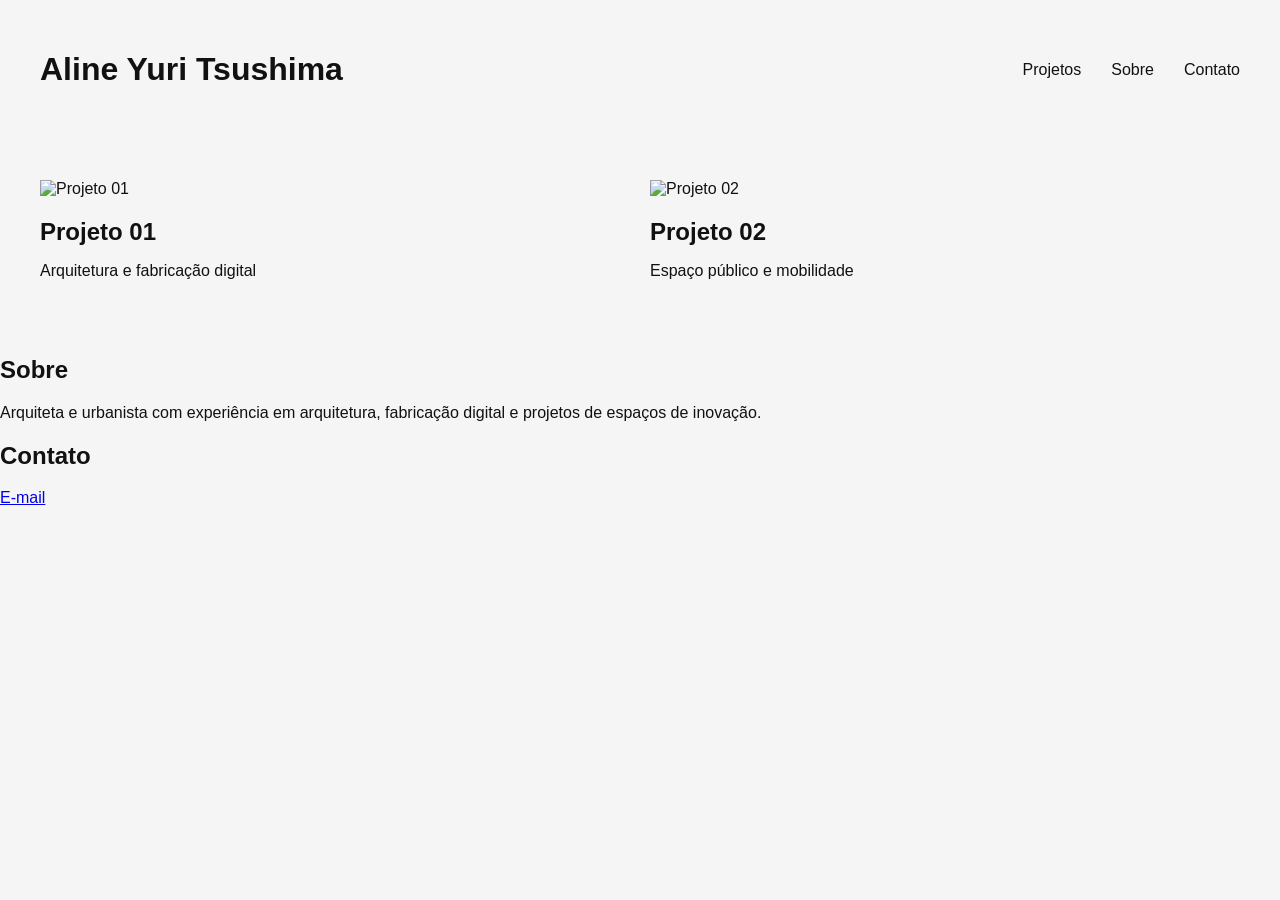
==== index.html @ dae22d90 "Update index.html" ====
<!DOCTYPE html>
<html lang="pt-BR">

<head>
    <meta charset="UTF-8">

    <meta name="viewport"
          content="width=device-width, initial-scale=1.0">

    <title>Aline Yuri Tsushima Menezes — Arquitetura</title>

    <link rel="stylesheet" href="style.css">
</head>

<body>

    <header>
        <h1>Aline Yuri Tsushima</h1>

        <nav>
            <a href="#projetos">Projetos</a>
            <a href="#sobre">Sobre</a>
            <a href="#contato">Contato</a>
        </nav>
    </header>


    <main>

        <section id="projetos">

            <article class="projeto">
                <img src="images/projeto-01/capa.jpg"
                     alt="Projeto 01">

                <h2>Projeto 01</h2>
                <p>Arquitetura e fabricação digital</p>
            </article>


            <article class="projeto">
                <img src="images/projeto-02/capa.jpg"
                     alt="Projeto 02">

                <h2>Projeto 02</h2>
                <p>Espaço público e mobilidade</p>
            </article>

        </section>


        <section id="sobre">
            <h2>Sobre</h2>

            <p>
                Arquiteta e urbanista com experiência em
                arquitetura, fabricação digital e projetos
                de espaços de inovação.
            </p>
        </section>


        <section id="contato">
            <h2>Contato</h2>

            <a href="mailto:seuemail@email.com">
                E-mail
            </a>
        </section>

    </main>


    <script src="script.js"></script>

</body>

</html>
---- style.css ----
* {
    box-sizing: border-box;
}

body {
    margin: 0;
    font-family: Arial, sans-serif;
    background: #f5f5f5;
    color: #111;
}

header {
    display: flex;
    justify-content: space-between;
    align-items: center;

    padding: 30px 40px;

    position: sticky;
    top: 0;

    background: #f5f5f5;
}

nav {
    display: flex;
    gap: 30px;
}

nav a {
    color: inherit;
    text-decoration: none;
}

#projetos {
    display: grid;

    grid-template-columns:
        repeat(2, 1fr);

    gap: 20px;

    padding: 40px;
}

.projeto img {
    width: 100%;
    display: block;
}

.projeto h2 {
    margin-bottom: 5px;
}
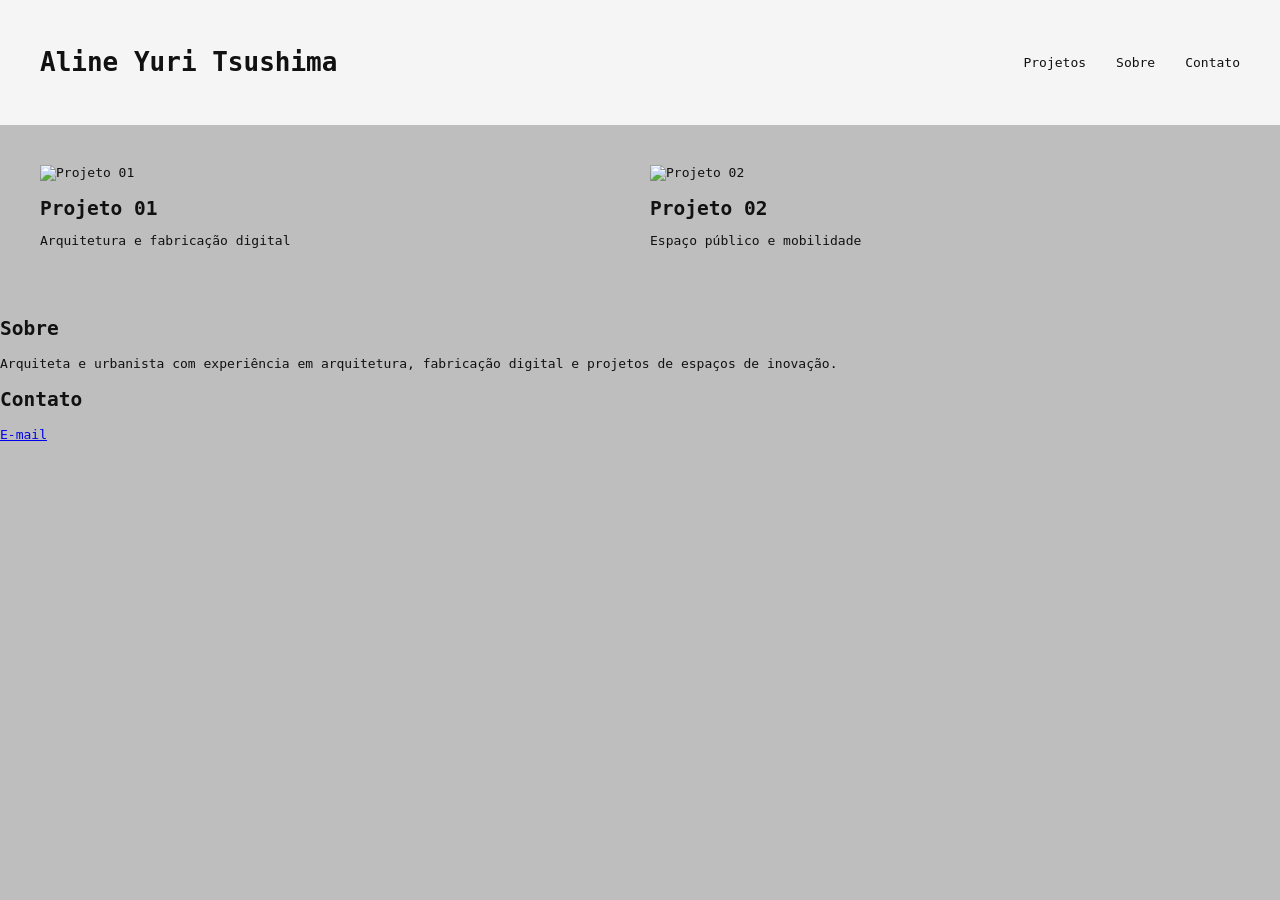
==== commit 92371311: "Update index.html" ====
--- a/index.html
+++ b/index.html
@@ -7,7 +7,7 @@
     <meta name="viewport"
           content="width=device-width, initial-scale=1.0">
 
-    <title>Aline Yuri Tsushima Menezes — Arquitetura</title>
+    <title>território(lab)</title>
 
     <link rel="stylesheet" href="style.css">
 </head>
--- a/style.css
+++ b/style.css
@@ -4,8 +4,8 @@
 
 body {
     margin: 0;
-    font-family: Arial, sans-serif;
-    background: #f5f5f5;
+    font-family: monospace;
+    background: #bebebe;
     color: #111;
 }
 
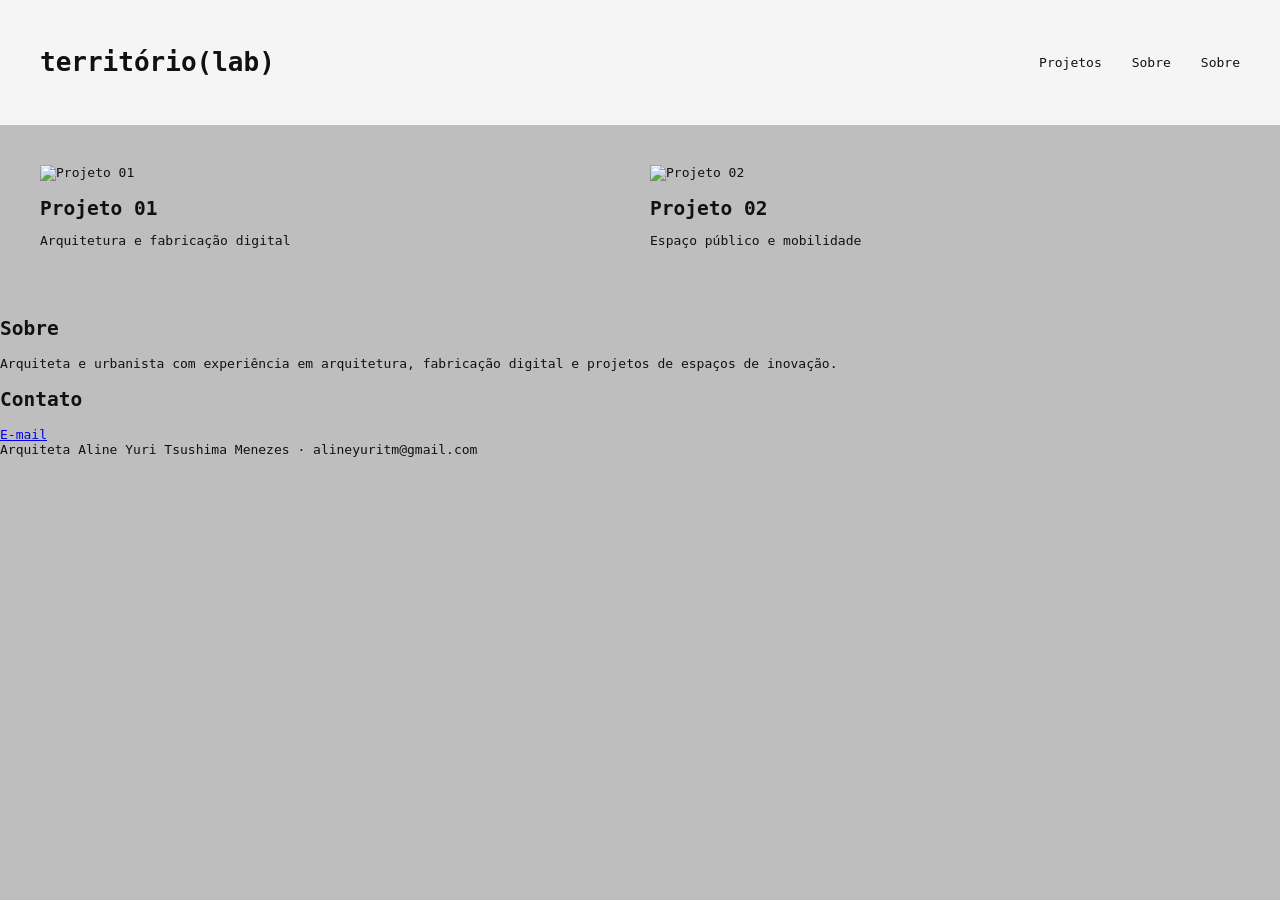
==== commit f00083ca: "Update index.html" ====
--- a/index.html
+++ b/index.html
@@ -15,12 +15,12 @@
 <body>
 
     <header>
-        <h1>Aline Yuri Tsushima</h1>
+        <h1>território(lab)</h1>
 
         <nav>
             <a href="#projetos">Projetos</a>
             <a href="#sobre">Sobre</a>
-            <a href="#contato">Contato</a>
+            <a href="#dowloads">Sobre</a>
         </nav>
     </header>
 
@@ -70,6 +70,7 @@
 
     </main>
 
+    <footer><div class="wrap">Arquiteta Aline Yuri Tsushima Menezes · alineyuritm@gmail.com</div></footer>
 
     <script src="script.js"></script>
 
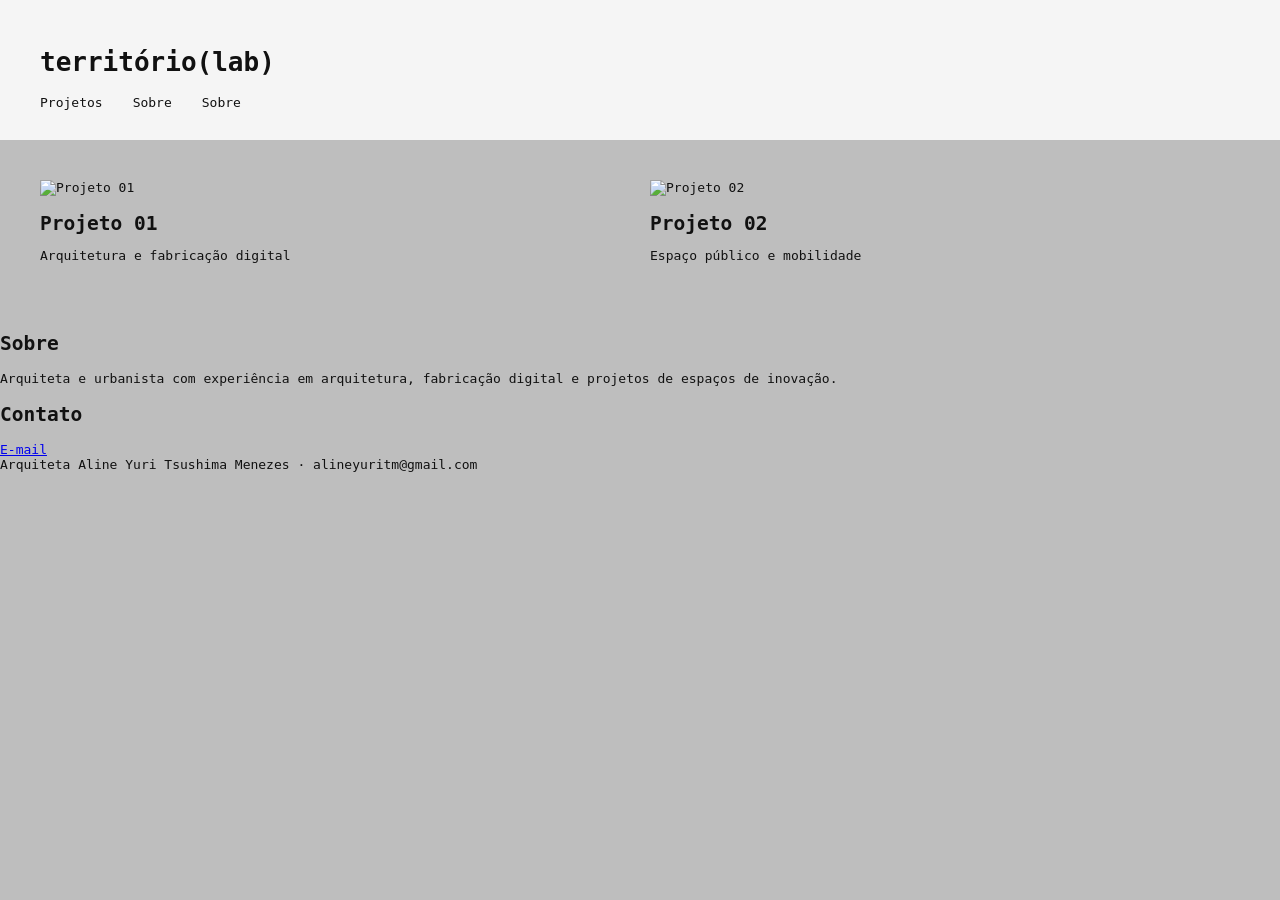
==== commit 70923d70: "Update index.html" ====
--- a/index.html
+++ b/index.html
@@ -15,6 +15,7 @@
 <body>
 
     <header>
+        <div class="wrap">
         <h1>território(lab)</h1>
 
         <nav>
@@ -22,6 +23,7 @@
             <a href="#sobre">Sobre</a>
             <a href="#dowloads">Sobre</a>
         </nav>
+        </div>
     </header>
 
 
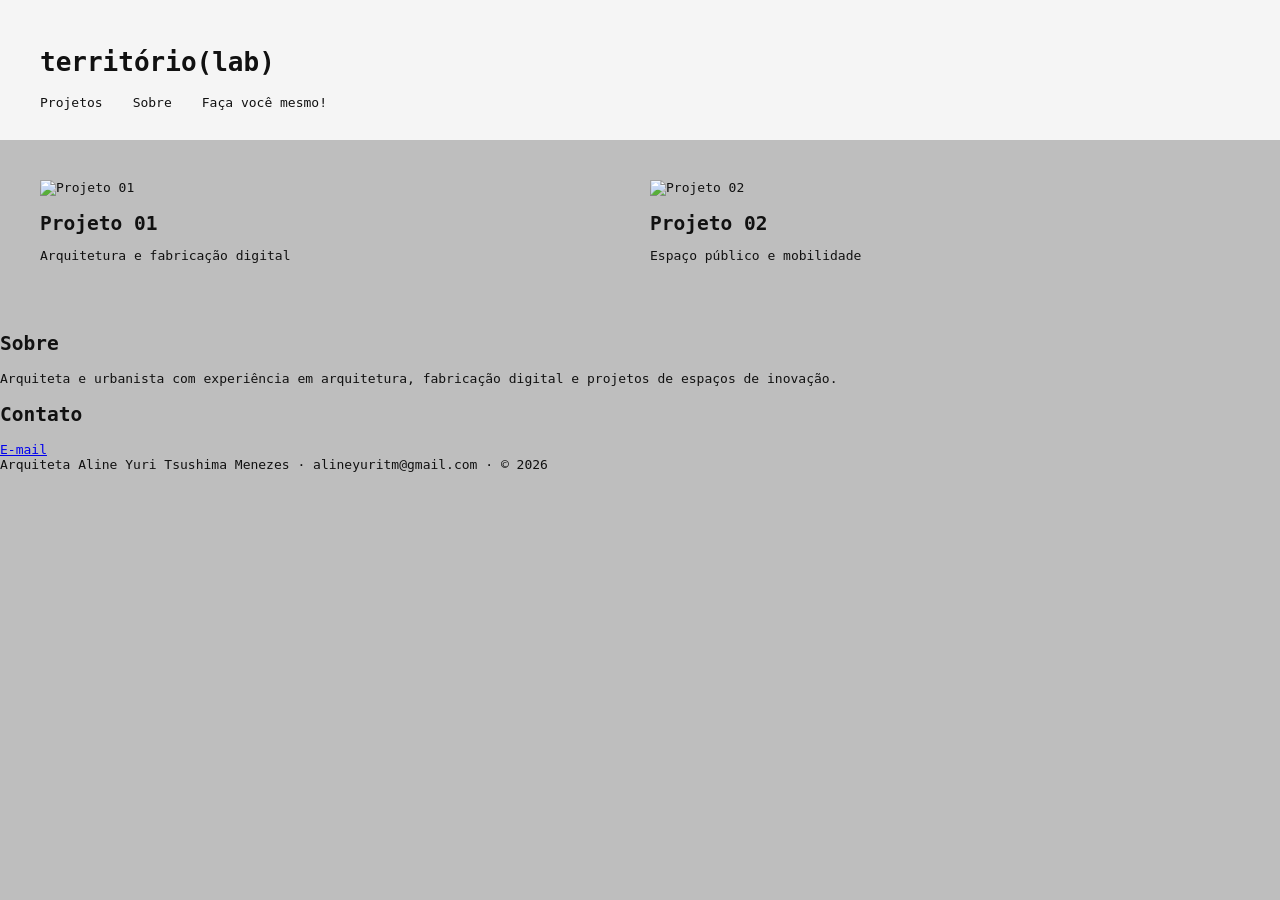
==== commit 7634e5ff: "Update index.html" ====
--- a/index.html
+++ b/index.html
@@ -21,7 +21,7 @@
         <nav>
             <a href="#projetos">Projetos</a>
             <a href="#sobre">Sobre</a>
-            <a href="#dowloads">Sobre</a>
+            <a href="#dowloads">Faça você mesmo!</a>
         </nav>
         </div>
     </header>
@@ -72,7 +72,7 @@
 
     </main>
 
-    <footer><div class="wrap">Arquiteta Aline Yuri Tsushima Menezes · alineyuritm@gmail.com</div></footer>
+    <footer><div class="wrap">Arquiteta Aline Yuri Tsushima Menezes · alineyuritm@gmail.com · © 2026 </div></footer>
 
     <script src="script.js"></script>
 
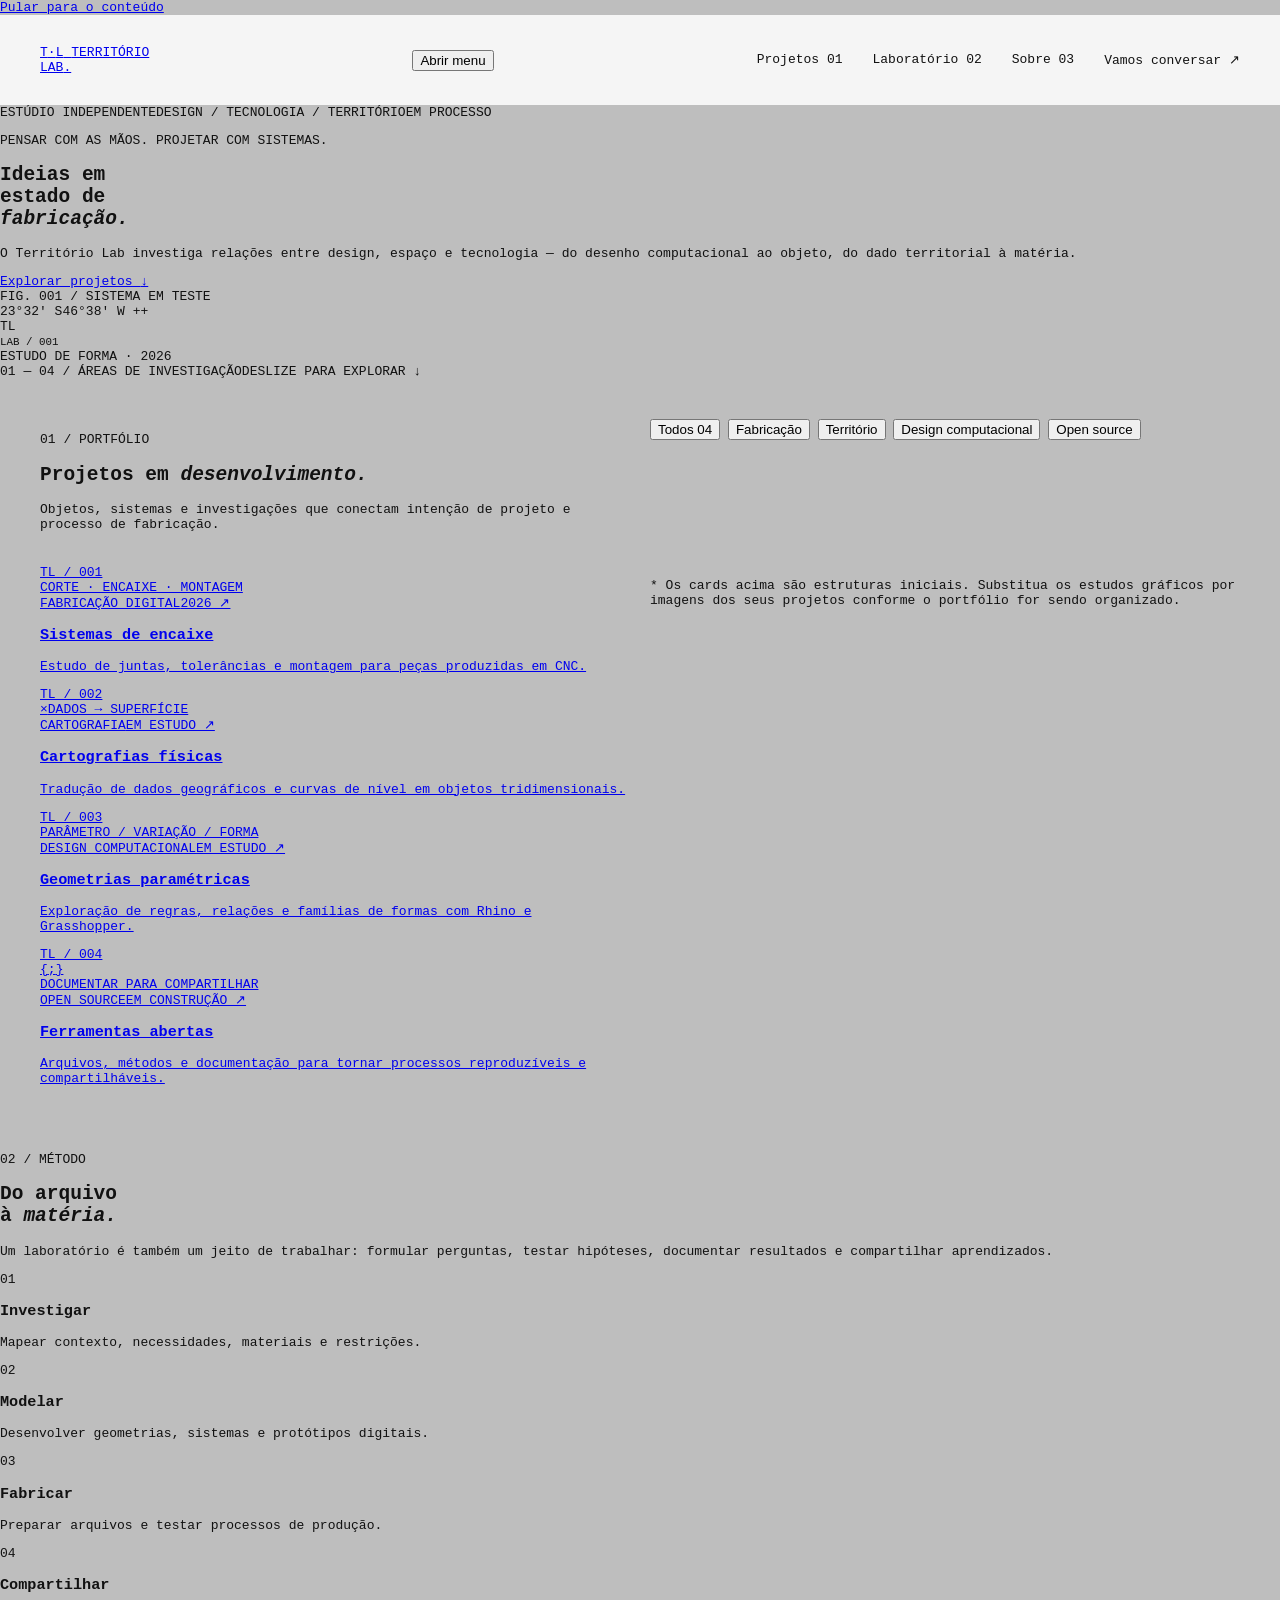
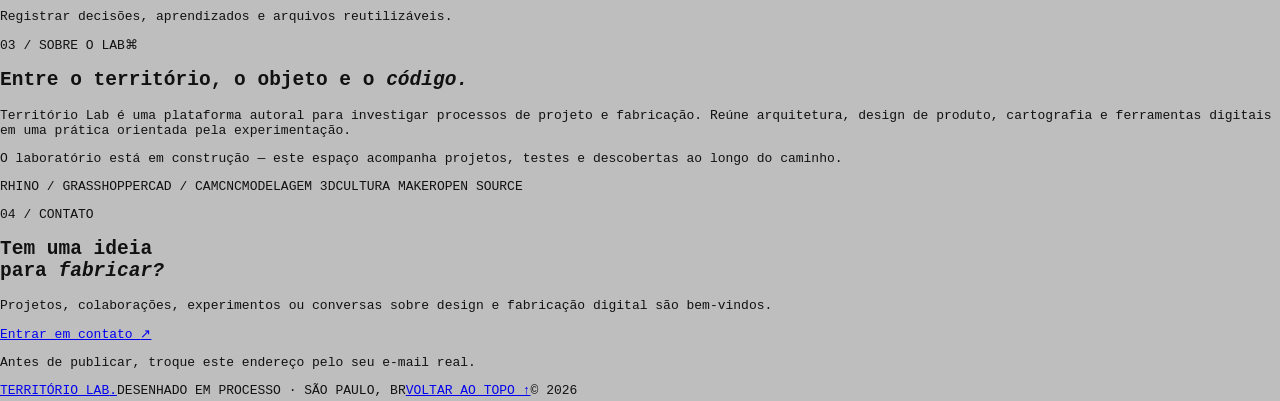
==== commit 1a14ec21: "Update index.html" ====
--- a/index.html
+++ b/index.html
@@ -1,81 +1,131 @@
-<!DOCTYPE html>
+<!doctype html>
 <html lang="pt-BR">
+<head>
+  <meta charset="utf-8">
+  <meta name="viewport" content="width=device-width, initial-scale=1">
+  <meta name="description" content="Território Lab — estúdio independente de design, fabricação digital e experimentação computacional.">
+  <meta name="theme-color" content="#171914">
+  <title>Território Lab — Design, território e fabricação</title>
+  <link rel="stylesheet" href="style.css">
+  <script src="script.js" defer></script>
+</head>
+<body>
+  <a class="skip-link" href="#conteudo">Pular para o conteúdo</a>
 
-<head>
-    <meta charset="UTF-8">
+  <header class="site-header">
+    <a class="brand" href="#inicio" aria-label="Território Lab — início">
+      <span class="brand-mark" aria-hidden="true">T<span>·</span>L</span>
+      <span class="brand-name">TERRITÓRIO<br>LAB<span class="brand-period">.</span></span>
+    </a>
 
-    <meta name="viewport"
-          content="width=device-width, initial-scale=1.0">
+    <button class="menu-toggle" type="button" aria-expanded="false" aria-controls="site-nav">
+      <span class="menu-toggle-lines" aria-hidden="true"></span>
+      <span class="sr-only">Abrir menu</span>
+    </button>
 
-    <title>território(lab)</title>
+    <nav class="site-nav" id="site-nav" aria-label="Navegação principal">
+      <a href="#projetos">Projetos <span>01</span></a>
+      <a href="#laboratorio">Laboratório <span>02</span></a>
+      <a href="#sobre">Sobre <span>03</span></a>
+      <a class="nav-contact" href="#contato">Vamos conversar <span aria-hidden="true">↗</span></a>
+    </nav>
+  </header>
 
-    <link rel="stylesheet" href="style.css">
-</head>
+  <main id="conteudo">
+    <section class="hero section-shell" id="inicio">
+      <div class="hero-topline"><span>ESTÚDIO INDEPENDENTE</span><span>DESIGN / TECNOLOGIA / TERRITÓRIO</span><span class="live-dot">EM PROCESSO</span></div>
+      <div class="hero-grid">
+        <div class="hero-copy">
+          <p class="eyebrow">PENSAR COM AS MÃOS. PROJETAR COM SISTEMAS.</p>
+          <h1>Ideias em<br><span>estado de</span><br><em>fabricação.</em></h1>
+          <p class="hero-description">O Território Lab investiga relações entre design, espaço e tecnologia — do desenho computacional ao objeto, do dado territorial à matéria.</p>
+          <a class="text-link" href="#projetos">Explorar projetos <span aria-hidden="true">↓</span></a>
+        </div>
+        <div class="hero-visual" aria-label="Composição gráfica abstrata inspirada em mapas topográficos e fabricação digital" role="img">
+          <div class="visual-label label-top">FIG. 001 / SISTEMA EM TESTE</div>
+          <div class="contour contour-one"></div><div class="contour contour-two"></div><div class="contour contour-three"></div>
+          <div class="axis axis-x"></div><div class="axis axis-y"></div>
+          <span class="coord coord-a">23°32' S</span><span class="coord coord-b">46°38' W</span>
+          <span class="visual-cross cross-a">+</span><span class="visual-cross cross-b">+</span>
+          <div class="visual-stamp">TL<br><small>LAB / 001</small></div>
+          <div class="visual-label label-bottom">ESTUDO DE FORMA · 2026</div>
+        </div>
+      </div>
+      <div class="hero-bottomline"><span>01 — 04 / ÁREAS DE INVESTIGAÇÃO</span><span>DESLIZE PARA EXPLORAR <span aria-hidden="true">↓</span></span></div>
+    </section>
 
-<body>
+    <section class="projects section-shell section-block" id="projetos">
+      <div class="section-heading">
+        <div><p class="eyebrow">01 / PORTFÓLIO</p><h2>Projetos em <em>desenvolvimento.</em></h2></div>
+        <p class="section-intro">Objetos, sistemas e investigações que conectam intenção de projeto e processo de fabricação.</p>
+      </div>
 
-    <header>
-        <div class="wrap">
-        <h1>território(lab)</h1>
+      <div class="project-filters" role="group" aria-label="Filtrar projetos por área">
+        <button class="filter-button is-active" type="button" data-filter="todos" aria-pressed="true">Todos <span>04</span></button>
+        <button class="filter-button" type="button" data-filter="fabricacao" aria-pressed="false">Fabricação</button>
+        <button class="filter-button" type="button" data-filter="territorio" aria-pressed="false">Território</button>
+        <button class="filter-button" type="button" data-filter="computacao" aria-pressed="false">Design computacional</button>
+        <button class="filter-button" type="button" data-filter="aberto" aria-pressed="false">Open source</button>
+      </div>
 
-        <nav>
-            <a href="#projetos">Projetos</a>
-            <a href="#sobre">Sobre</a>
-            <a href="#dowloads">Faça você mesmo!</a>
-        </nav>
+      <div class="project-grid" id="project-grid">
+        <article class="project-card" data-category="fabricacao">
+          <a class="project-link" href="#contato" aria-label="Saiba mais sobre sistemas de encaixe CNC">
+            <div class="project-art art-cnc"><span class="art-index">TL / 001</span><div class="cnc-shape shape-a"></div><div class="cnc-shape shape-b"></div><div class="cnc-shape shape-c"></div><span class="art-caption">CORTE · ENCAIXE · MONTAGEM</span></div>
+            <div class="project-meta"><span>FABRICAÇÃO DIGITAL</span><span>2026 ↗</span></div>
+            <h3>Sistemas de encaixe</h3><p>Estudo de juntas, tolerâncias e montagem para peças produzidas em CNC.</p>
+          </a>
+        </article>
+        <article class="project-card" data-category="territorio">
+          <a class="project-link" href="#contato" aria-label="Saiba mais sobre cartografias físicas">
+            <div class="project-art art-map"><span class="art-index">TL / 002</span><div class="map-rings"></div><span class="map-pin">×</span><span class="art-caption">DADOS → SUPERFÍCIE</span></div>
+            <div class="project-meta"><span>CARTOGRAFIA</span><span>EM ESTUDO ↗</span></div>
+            <h3>Cartografias físicas</h3><p>Tradução de dados geográficos e curvas de nível em objetos tridimensionais.</p>
+          </a>
+        </article>
+        <article class="project-card" data-category="computacao">
+          <a class="project-link" href="#contato" aria-label="Saiba mais sobre geometrias paramétricas">
+            <div class="project-art art-parametric"><span class="art-index">TL / 003</span><div class="parametric-grid"></div><span class="art-caption">PARÂMETRO / VARIAÇÃO / FORMA</span></div>
+            <div class="project-meta"><span>DESIGN COMPUTACIONAL</span><span>EM ESTUDO ↗</span></div>
+            <h3>Geometrias paramétricas</h3><p>Exploração de regras, relações e famílias de formas com Rhino e Grasshopper.</p>
+          </a>
+        </article>
+        <article class="project-card" data-category="aberto">
+          <a class="project-link" href="#contato" aria-label="Saiba mais sobre ferramentas abertas">
+            <div class="project-art art-open"><span class="art-index">TL / 004</span><div class="open-symbol">{<span>;</span>}</div><span class="art-caption">DOCUMENTAR PARA COMPARTILHAR</span></div>
+            <div class="project-meta"><span>OPEN SOURCE</span><span>EM CONSTRUÇÃO ↗</span></div>
+            <h3>Ferramentas abertas</h3><p>Arquivos, métodos e documentação para tornar processos reproduzíveis e compartilháveis.</p>
+          </a>
+        </article>
+      </div>
+      <p class="projects-note"><span class="note-marker">*</span> Os cards acima são estruturas iniciais. Substitua os estudos gráficos por imagens dos seus projetos conforme o portfólio for sendo organizado.</p>
+    </section>
+
+    <section class="lab-section section-block" id="laboratorio">
+      <div class="section-shell lab-layout">
+        <div><p class="eyebrow">02 / MÉTODO</p><h2>Do arquivo<br>à <em>matéria.</em></h2></div>
+        <div class="lab-content"><p class="lab-lead">Um laboratório é também um jeito de trabalhar: formular perguntas, testar hipóteses, documentar resultados e compartilhar aprendizados.</p>
+          <div class="method-list">
+            <div><span>01</span><h3>Investigar</h3><p>Mapear contexto, necessidades, materiais e restrições.</p></div>
+            <div><span>02</span><h3>Modelar</h3><p>Desenvolver geometrias, sistemas e protótipos digitais.</p></div>
+            <div><span>03</span><h3>Fabricar</h3><p>Preparar arquivos e testar processos de produção.</p></div>
+            <div><span>04</span><h3>Compartilhar</h3><p>Registrar decisões, aprendizados e arquivos reutilizáveis.</p></div>
+          </div>
         </div>
-    </header>
+      </div>
+    </section>
 
+    <section class="about section-shell section-block" id="sobre">
+      <div class="about-index"><span class="eyebrow">03 / SOBRE O LAB</span><span class="about-symbol" aria-hidden="true">⌘</span></div>
+      <div class="about-copy"><h2>Entre o território, o objeto e o <em>código.</em></h2><p>Território Lab é uma plataforma autoral para investigar processos de projeto e fabricação. Reúne arquitetura, design de produto, cartografia e ferramentas digitais em uma prática orientada pela experimentação.</p><p>O laboratório está em construção — este espaço acompanha projetos, testes e descobertas ao longo do caminho.</p></div>
+      <div class="about-tags"><span>RHINO / GRASSHOPPER</span><span>CAD / CAM</span><span>CNC</span><span>MODELAGEM 3D</span><span>CULTURA MAKER</span><span>OPEN SOURCE</span></div>
+    </section>
 
-    <main>
+    <section class="contact-section" id="contato">
+      <div class="section-shell contact-layout"><div><p class="eyebrow">04 / CONTATO</p><h2>Tem uma ideia<br>para <em>fabricar?</em></h2></div><div class="contact-copy"><p>Projetos, colaborações, experimentos ou conversas sobre design e fabricação digital são bem-vindos.</p><a class="contact-link" href="mailto:contato@territoriolab.com.br">Entrar em contato <span aria-hidden="true">↗</span></a><p class="contact-hint">Antes de publicar, troque este endereço pelo seu e-mail real.</p></div></div>
+    </section>
+  </main>
 
-        <section id="projetos">
-
-            <article class="projeto">
-                <img src="images/projeto-01/capa.jpg"
-                     alt="Projeto 01">
-
-                <h2>Projeto 01</h2>
-                <p>Arquitetura e fabricação digital</p>
-            </article>
-
-
-            <article class="projeto">
-                <img src="images/projeto-02/capa.jpg"
-                     alt="Projeto 02">
-
-                <h2>Projeto 02</h2>
-                <p>Espaço público e mobilidade</p>
-            </article>
-
-        </section>
-
-
-        <section id="sobre">
-            <h2>Sobre</h2>
-
-            <p>
-                Arquiteta e urbanista com experiência em
-                arquitetura, fabricação digital e projetos
-                de espaços de inovação.
-            </p>
-        </section>
-
-
-        <section id="contato">
-            <h2>Contato</h2>
-
-            <a href="mailto:seuemail@email.com">
-                E-mail
-            </a>
-        </section>
-
-    </main>
-
-    <footer><div class="wrap">Arquiteta Aline Yuri Tsushima Menezes · alineyuritm@gmail.com · © 2026 </div></footer>
-
-    <script src="script.js"></script>
-
+  <footer class="site-footer section-shell"><a class="footer-brand" href="#inicio">TERRITÓRIO LAB<span>.</span></a><span>DESENHADO EM PROCESSO · SÃO PAULO, BR</span><a href="#inicio">VOLTAR AO TOPO ↑</a><span>© <span id="current-year">2026</span></span></footer>
 </body>
-
 </html>
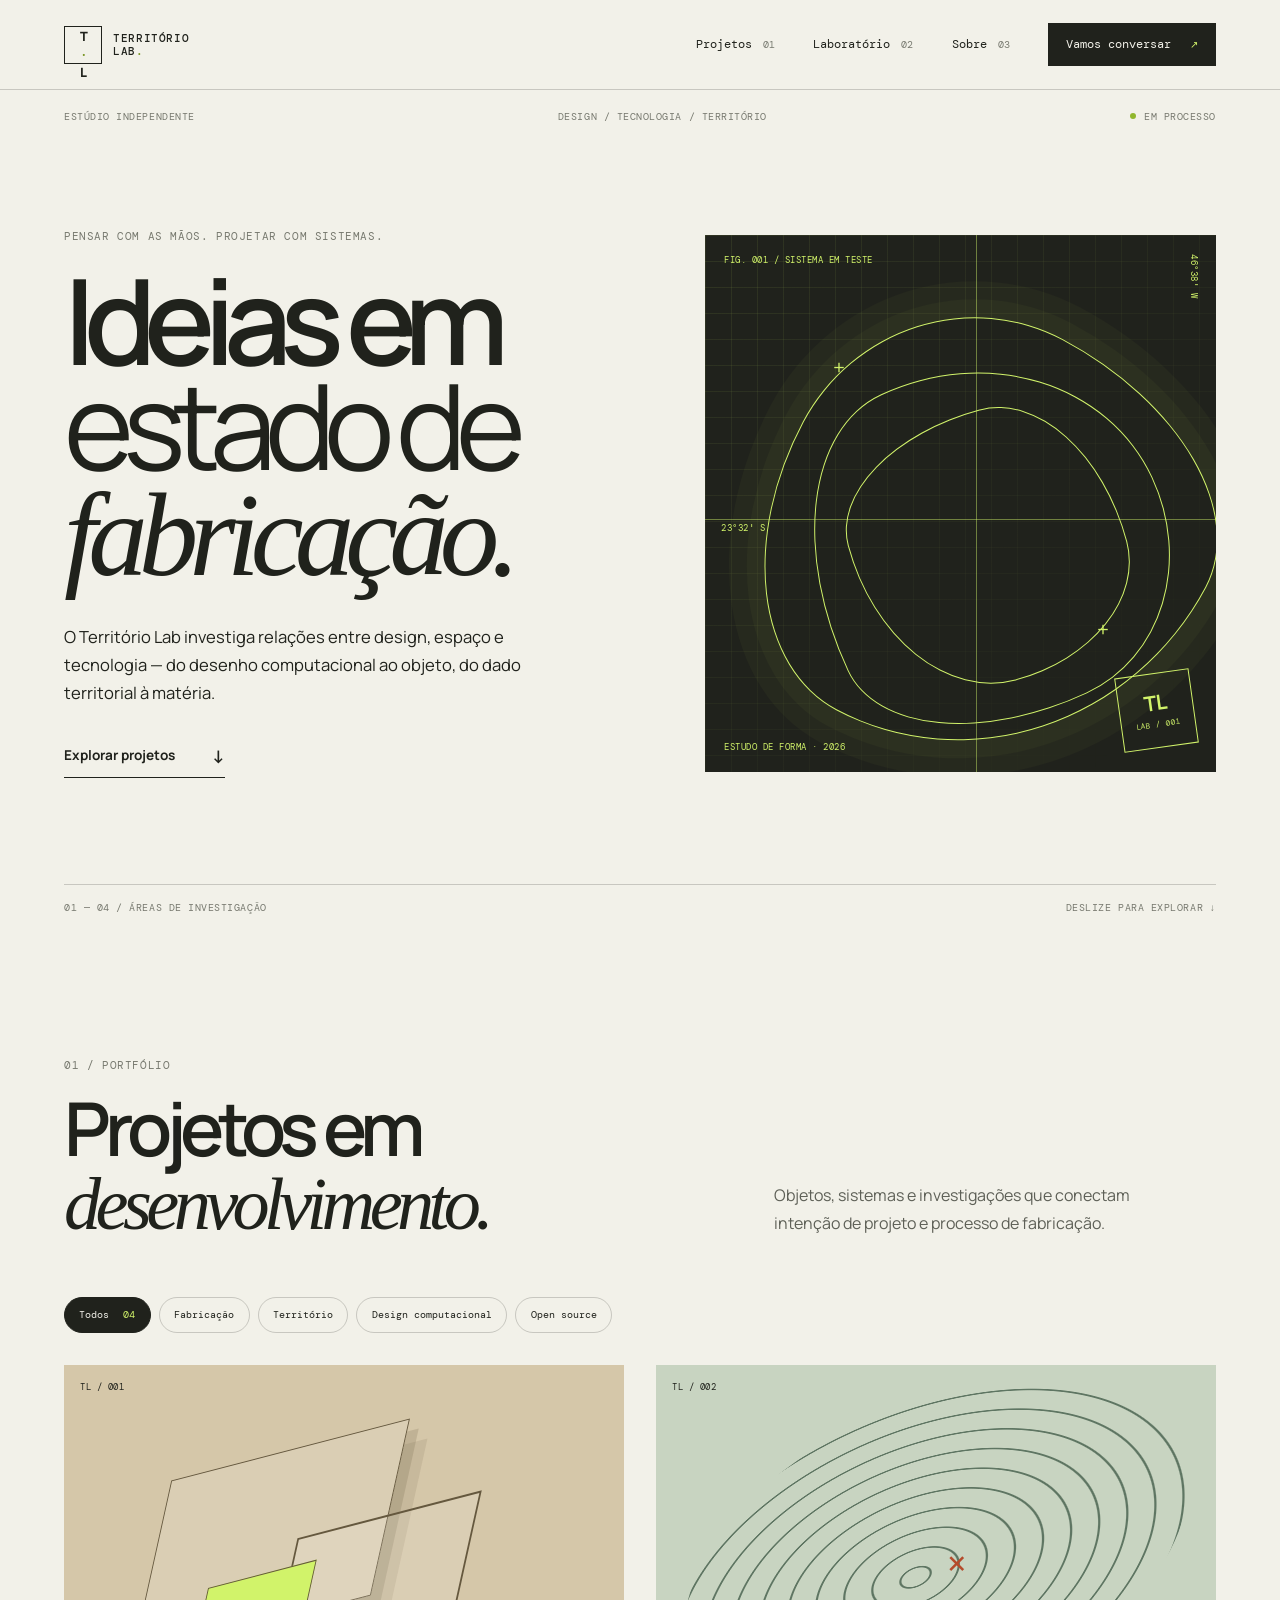
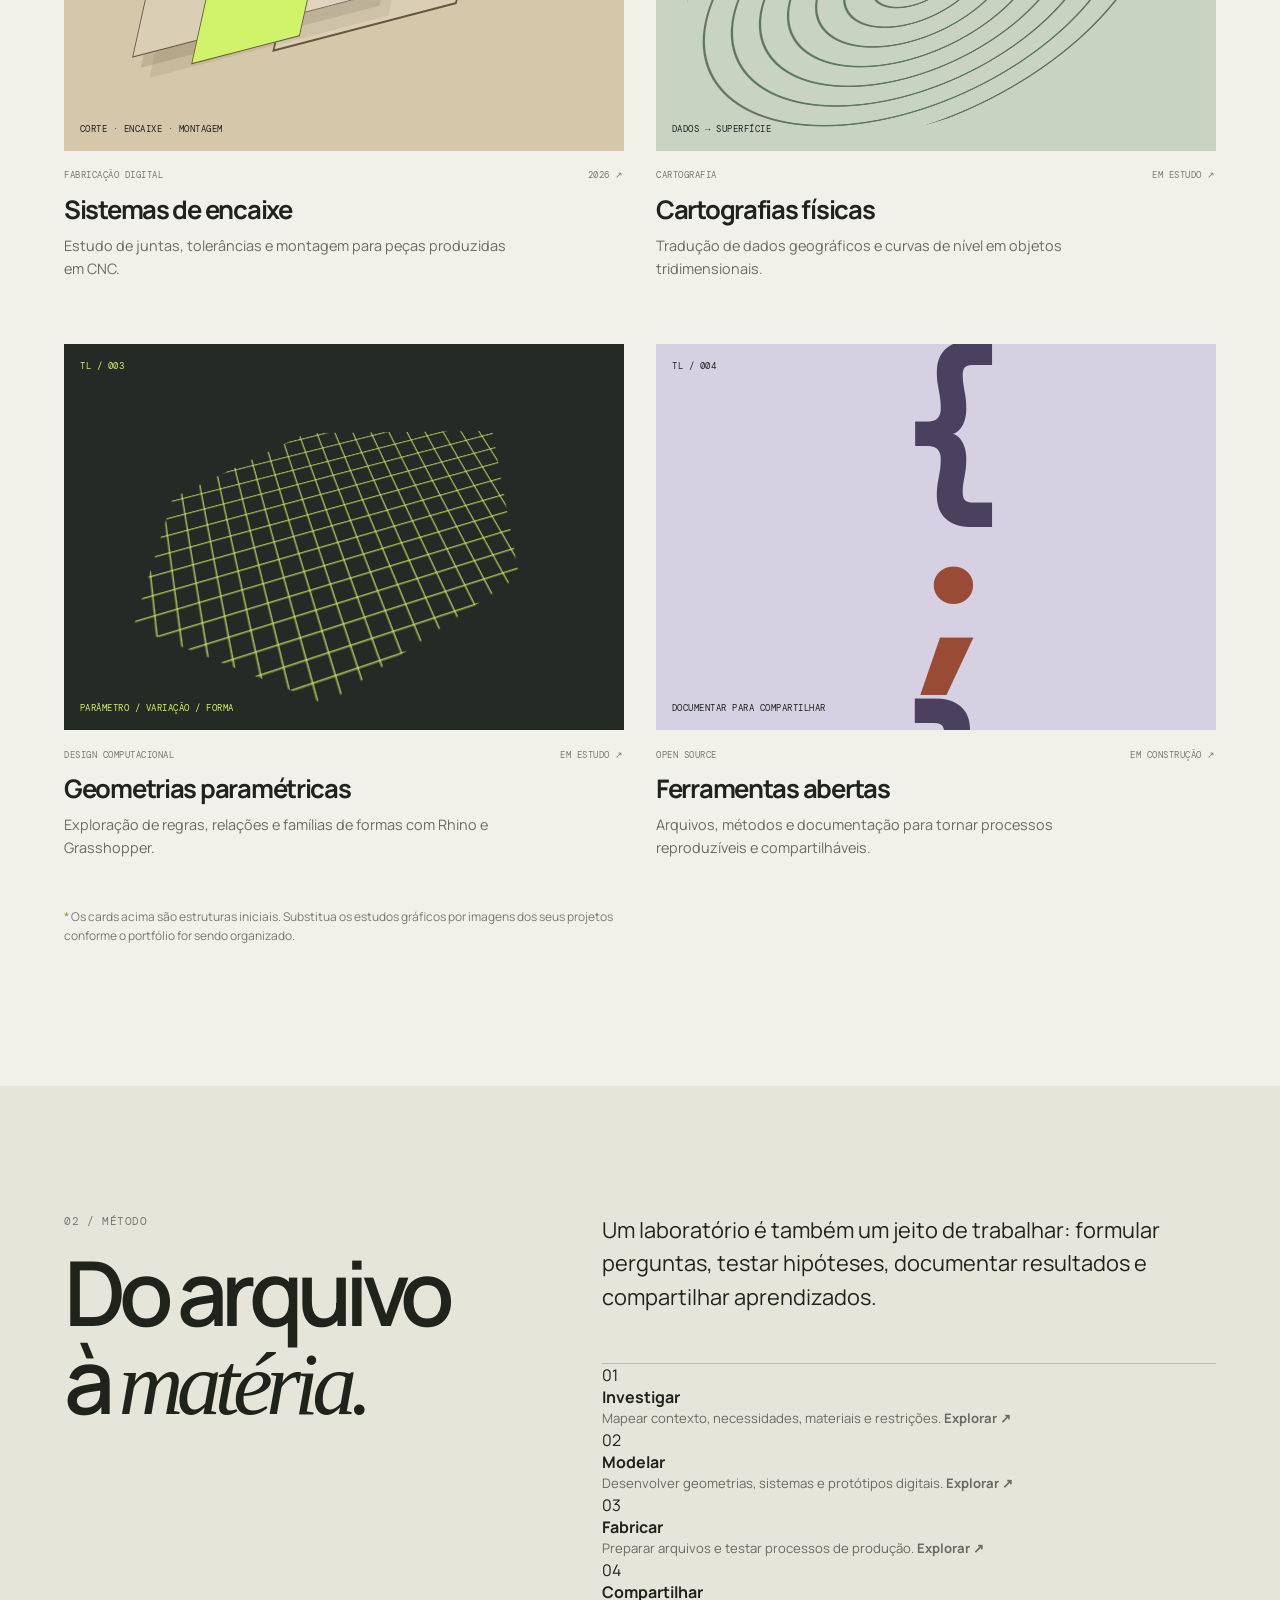
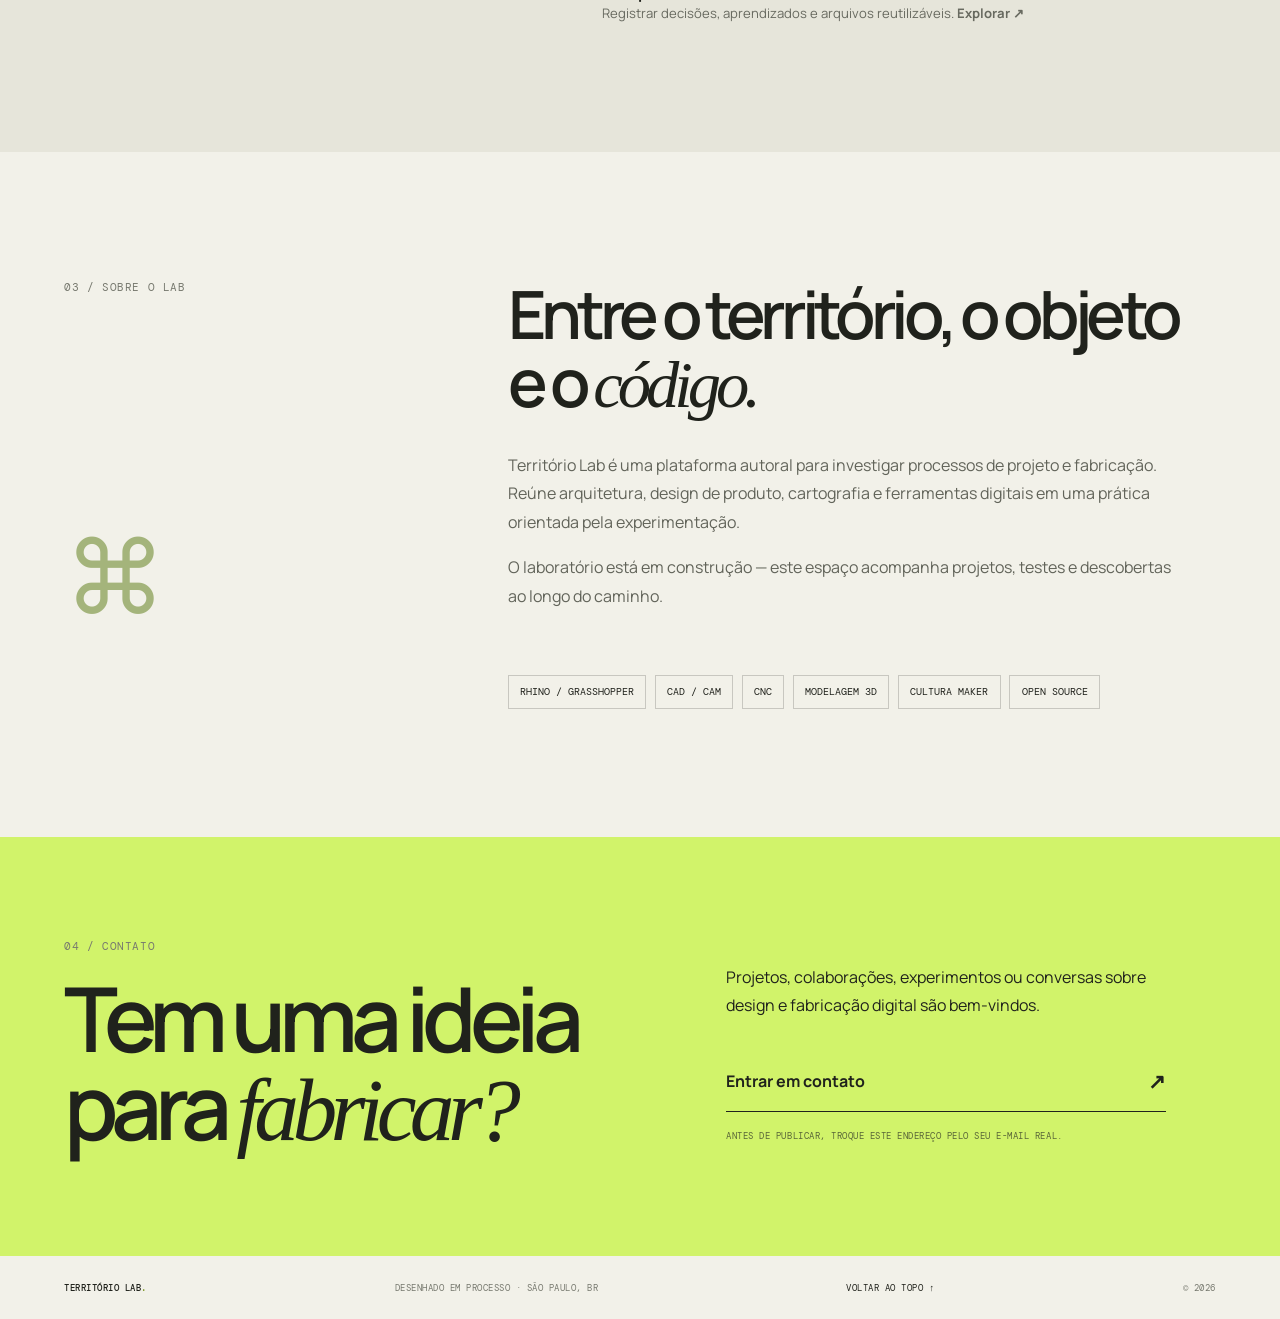
==== commit 46bf0a92: "Update project links and method section in index.html" ====
--- a/index.html
+++ b/index.html
@@ -70,28 +70,28 @@
 
       <div class="project-grid" id="project-grid">
         <article class="project-card" data-category="fabricacao">
-          <a class="project-link" href="#contato" aria-label="Saiba mais sobre sistemas de encaixe CNC">
+          <a class="project-link" href="projetos/sistemas-de-encaixe.html" aria-label="Saiba mais sobre sistemas de encaixe CNC">
             <div class="project-art art-cnc"><span class="art-index">TL / 001</span><div class="cnc-shape shape-a"></div><div class="cnc-shape shape-b"></div><div class="cnc-shape shape-c"></div><span class="art-caption">CORTE · ENCAIXE · MONTAGEM</span></div>
             <div class="project-meta"><span>FABRICAÇÃO DIGITAL</span><span>2026 ↗</span></div>
             <h3>Sistemas de encaixe</h3><p>Estudo de juntas, tolerâncias e montagem para peças produzidas em CNC.</p>
           </a>
         </article>
         <article class="project-card" data-category="territorio">
-          <a class="project-link" href="#contato" aria-label="Saiba mais sobre cartografias físicas">
+          <a class="project-link" href="projetos/cartografias-fisicas.html" aria-label="Saiba mais sobre cartografias físicas">
             <div class="project-art art-map"><span class="art-index">TL / 002</span><div class="map-rings"></div><span class="map-pin">×</span><span class="art-caption">DADOS → SUPERFÍCIE</span></div>
             <div class="project-meta"><span>CARTOGRAFIA</span><span>EM ESTUDO ↗</span></div>
             <h3>Cartografias físicas</h3><p>Tradução de dados geográficos e curvas de nível em objetos tridimensionais.</p>
           </a>
         </article>
         <article class="project-card" data-category="computacao">
-          <a class="project-link" href="#contato" aria-label="Saiba mais sobre geometrias paramétricas">
+          <a class="project-link" href="projetos/geometrias-parametricas.html" aria-label="Saiba mais sobre geometrias paramétricas">
             <div class="project-art art-parametric"><span class="art-index">TL / 003</span><div class="parametric-grid"></div><span class="art-caption">PARÂMETRO / VARIAÇÃO / FORMA</span></div>
             <div class="project-meta"><span>DESIGN COMPUTACIONAL</span><span>EM ESTUDO ↗</span></div>
             <h3>Geometrias paramétricas</h3><p>Exploração de regras, relações e famílias de formas com Rhino e Grasshopper.</p>
           </a>
         </article>
         <article class="project-card" data-category="aberto">
-          <a class="project-link" href="#contato" aria-label="Saiba mais sobre ferramentas abertas">
+          <a class="project-link" href="projetos/ferramentas-abertas.html" aria-label="Saiba mais sobre ferramentas abertas">
             <div class="project-art art-open"><span class="art-index">TL / 004</span><div class="open-symbol">{<span>;</span>}</div><span class="art-caption">DOCUMENTAR PARA COMPARTILHAR</span></div>
             <div class="project-meta"><span>OPEN SOURCE</span><span>EM CONSTRUÇÃO ↗</span></div>
             <h3>Ferramentas abertas</h3><p>Arquivos, métodos e documentação para tornar processos reproduzíveis e compartilháveis.</p>
@@ -106,10 +106,10 @@
         <div><p class="eyebrow">02 / MÉTODO</p><h2>Do arquivo<br>à <em>matéria.</em></h2></div>
         <div class="lab-content"><p class="lab-lead">Um laboratório é também um jeito de trabalhar: formular perguntas, testar hipóteses, documentar resultados e compartilhar aprendizados.</p>
           <div class="method-list">
-            <div><span>01</span><h3>Investigar</h3><p>Mapear contexto, necessidades, materiais e restrições.</p></div>
-            <div><span>02</span><h3>Modelar</h3><p>Desenvolver geometrias, sistemas e protótipos digitais.</p></div>
-            <div><span>03</span><h3>Fabricar</h3><p>Preparar arquivos e testar processos de produção.</p></div>
-            <div><span>04</span><h3>Compartilhar</h3><p>Registrar decisões, aprendizados e arquivos reutilizáveis.</p></div>
+            <a href="laboratorio/investigacao.html"><span>01</span><h3>Investigar</h3><p>Mapear contexto, necessidades, materiais e restrições. <b>Explorar ↗</b></p></a>
+            <a href="laboratorio/modelagem.html"><span>02</span><h3>Modelar</h3><p>Desenvolver geometrias, sistemas e protótipos digitais. <b>Explorar ↗</b></p></a>
+            <a href="laboratorio/fabricacao.html"><span>03</span><h3>Fabricar</h3><p>Preparar arquivos e testar processos de produção. <b>Explorar ↗</b></p></a>
+            <a href="laboratorio/documentacao-aberta.html"><span>04</span><h3>Compartilhar</h3><p>Registrar decisões, aprendizados e arquivos reutilizáveis. <b>Explorar ↗</b></p></a>
           </div>
         </div>
       </div>
--- a/style.css
+++ b/style.css
@@ -1,53 +1,8 @@
-* {
-    box-sizing: border-box;
-}
+@import url('https://fonts.googleapis.com/css2?family=DM+Mono:wght@400;500&family=Manrope:wght@400;500;600;700;800&display=swap');
 
-body {
-    margin: 0;
-    font-family: monospace;
-    background: #bebebe;
-    color: #111;
-}
-
-header {
-    display: flex;
-    justify-content: space-between;
-    align-items: center;
-
-    padding: 30px 40px;
-
-    position: sticky;
-    top: 0;
-
-    background: #f5f5f5;
-}
-
-nav {
-    display: flex;
-    gap: 30px;
-}
-
-nav a {
-    color: inherit;
-    text-decoration: none;
-}
-
-#projetos {
-    display: grid;
-
-    grid-template-columns:
-        repeat(2, 1fr);
-
-    gap: 20px;
-
-    padding: 40px;
-}
-
-.projeto img {
-    width: 100%;
-    display: block;
-}
-
-.projeto h2 {
-    margin-bottom: 5px;
-}
+:root{--ink:#20221c;--paper:#f2f1e9;--paper-deep:#e6e5da;--lime:#d1f36a;--muted:#77796f;--line:rgba(32,34,28,.2);--mono:'DM Mono',monospace;--sans:'Manrope',Arial,sans-serif;--gutter:clamp(1.2rem,5vw,5.5rem);}
+*{box-sizing:border-box}html{scroll-behavior:smooth;scroll-padding-top:6rem}body{margin:0;background:var(--paper);color:var(--ink);font-family:var(--sans);-webkit-font-smoothing:antialiased}a{color:inherit;text-decoration:none}button{font:inherit}.section-shell{width:min(100%,1600px);margin-inline:auto;padding-inline:var(--gutter)}.section-block{padding-block:clamp(5rem,10vw,9rem)}.sr-only{position:absolute;width:1px;height:1px;padding:0;margin:-1px;overflow:hidden;clip:rect(0,0,0,0);white-space:nowrap;border:0}.skip-link{position:absolute;top:-5rem;left:1rem;background:var(--lime);padding:.8rem;z-index:100}.skip-link:focus{top:1rem}.eyebrow,.hero-topline,.hero-bottomline,.project-meta,.art-index,.art-caption,.project-filters,.site-footer,.visual-label,.coord,.brand-name,.contact-hint{font-family:var(--mono);font-size:.68rem;letter-spacing:.055em;text-transform:uppercase}.site-header{height:90px;padding-inline:var(--gutter);display:flex;align-items:center;justify-content:space-between;border-bottom:1px solid var(--line);position:relative;z-index:10}.brand{display:flex;align-items:center;gap:.7rem}.brand-mark{width:38px;height:38px;border:1px solid var(--ink);display:grid;place-items:center;font-size:.8rem;font-weight:800;letter-spacing:-.08em}.brand-mark span,.brand-period,.footer-brand span{color:#75921c}.brand-name{font-size:.69rem;line-height:1.15;font-weight:500}.site-nav{display:flex;align-items:center;gap:clamp(1rem,3vw,3rem)}.site-nav>a{font-family:var(--mono);font-size:.72rem}.site-nav>a span{color:var(--muted);font-size:.6rem;margin-left:.25rem}.site-nav .nav-contact{background:var(--ink);color:var(--paper);padding:.9rem 1.1rem}.site-nav .nav-contact span{color:var(--lime);margin-left:.8rem}.menu-toggle{display:none;background:none;border:0}.hero{padding-top:1.25rem}.hero-topline,.hero-bottomline{display:flex;justify-content:space-between;gap:1rem;color:var(--muted);font-size:.61rem}.live-dot:before{content:'';display:inline-block;width:6px;height:6px;border-radius:50%;background:#91b72e;margin:0 .5rem .05rem 0}.hero-grid{display:grid;grid-template-columns:1.05fr .95fr;gap:clamp(2rem,6vw,7rem);align-items:center;padding-block:clamp(3rem,7vw,7rem)}.hero-copy{padding-block:1rem}.hero-copy .eyebrow{margin-bottom:1.6rem}.hero h1{font-size:clamp(4rem,9.3vw,9rem);line-height:.88;letter-spacing:-.095em;font-weight:600;margin:0}.hero h1 span{font-weight:400}.hero h1 em,.section-heading h2 em,.lab-layout h2 em,.about-copy h2 em,.contact-layout h2 em{font-family:Georgia,serif;font-weight:400;letter-spacing:-.075em}.hero-description{font-size:clamp(1rem,1.3vw,1.15rem);line-height:1.7;max-width:470px;margin:2.2rem 0}.text-link{display:inline-flex;align-items:center;gap:2.3rem;border-bottom:1px solid var(--ink);padding-bottom:.65rem;font-size:.85rem;font-weight:700}.text-link span{font-size:1.1rem}.hero-visual{height:clamp(360px,42vw,590px);position:relative;overflow:hidden;background:var(--ink);color:var(--lime);isolation:isolate}.hero-visual:before{content:'';position:absolute;inset:0;background-image:linear-gradient(rgba(209,243,106,.09) 1px,transparent 1px),linear-gradient(90deg,rgba(209,243,106,.09) 1px,transparent 1px);background-size:26px 26px;mask-image:linear-gradient(135deg,black,transparent 90%)}.visual-label{position:absolute;z-index:3;font-size:.57rem}.label-top{top:1.2rem;left:1.2rem}.label-bottom{bottom:1.2rem;left:1.2rem}.contour{position:absolute;width:85%;aspect-ratio:1;border:1px solid var(--lime);border-radius:44% 56% 62% 38% / 45% 35% 65% 55%;left:12%;top:17%;transform:rotate(28deg)}.contour-one{box-shadow:0 0 0 18px rgba(209,243,106,.03),0 0 0 36px rgba(209,243,106,.03)}.contour-two{width:70%;left:20%;top:24%;transform:rotate(65deg);border-radius:53% 47% 34% 66% / 59% 42% 58% 41%}.contour-three{width:53%;left:29%;top:33%;transform:rotate(-15deg);border-radius:60% 40% 53% 47% / 36% 61% 39% 64%}.axis{position:absolute;background:rgba(209,243,106,.45)}.axis-x{height:1px;left:0;right:0;top:53%}.axis-y{width:1px;top:0;bottom:0;left:53%}.coord{position:absolute;font-size:.58rem}.coord-a{top:53.5%;left:1rem}.coord-b{right:1rem;top:1.2rem;writing-mode:vertical-rl}.visual-cross{position:absolute;font-size:1.3rem}.cross-a{top:22%;left:25%}.cross-b{bottom:24%;right:21%}.visual-stamp{position:absolute;right:1.4rem;bottom:1.5rem;border:1px solid var(--lime);width:75px;height:75px;display:flex;align-items:center;justify-content:center;flex-direction:column;font-size:1.3rem;line-height:1;font-weight:700;transform:rotate(-8deg)}.visual-stamp small{font: .48rem var(--mono);margin-top:.4rem}.hero-bottomline{padding-block:1rem;border-top:1px solid var(--line)}.section-heading{display:grid;grid-template-columns:1.2fr .8fr;gap:3rem;align-items:end;margin-bottom:3.5rem}.eyebrow{color:var(--muted);margin:0 0 1.3rem}.section-heading h2,.lab-layout h2,.contact-layout h2{font-size:clamp(2.7rem,5.8vw,5.6rem);letter-spacing:-.08em;line-height:.98;font-weight:600;margin:0}.section-intro{max-width:390px;line-height:1.75;color:#5e6057;margin:0 0 .25rem}.project-filters{display:flex;flex-wrap:wrap;gap:.5rem;margin-bottom:2rem}.filter-button{border:1px solid var(--line);background:transparent;padding:.65rem .9rem;border-radius:99px;font-size:.65rem;cursor:pointer;color:var(--ink)}.filter-button span{color:var(--muted);margin-left:.5rem}.filter-button:hover,.filter-button.is-active{background:var(--ink);color:var(--paper);border-color:var(--ink)}.filter-button.is-active span{color:var(--lime)}.project-grid{display:grid;grid-template-columns:repeat(2,minmax(0,1fr));gap:3.5rem 1.25rem}.project-card{min-width:0}.project-card[hidden]{display:none}.project-link{display:block}.project-art{aspect-ratio:1.35;position:relative;overflow:hidden;background:#d9d9ca}.art-index{position:absolute;left:1rem;top:1rem;z-index:2;font-size:.58rem}.art-caption{position:absolute;bottom:1rem;left:1rem;z-index:2;font-size:.56rem}.art-cnc{background:#d5c7a9}.cnc-shape{position:absolute;border:1px solid #65583e;background:rgba(255,255,255,.12);transform:skewY(-27deg) rotate(14deg)}.shape-a{width:44%;height:42%;left:15%;top:24%;box-shadow:12px 12px 0 rgba(76,63,38,.15),24px 24px 0 rgba(76,63,38,.1)}.shape-b{width:34%;height:27%;left:39%;top:40%;border-width:2px}.shape-c{width:20%;height:18%;left:24%;top:55%;background:var(--lime);border-color:#65583e}.art-map{background:#c8d4c1}.map-rings{position:absolute;inset:10%;border-radius:50%;background:repeating-radial-gradient(ellipse at 45% 53%,transparent 0 12px,rgba(38,67,48,.65) 13px 14px,transparent 15px 25px);transform:rotate(-25deg) scaleX(1.2)}.map-pin{position:absolute;left:52%;top:44%;font-size:2.5rem;color:#b54b2b}.art-parametric{background:#252a26;color:var(--lime)}.parametric-grid{position:absolute;inset:13%;background:repeating-linear-gradient(0deg,transparent 0 18px,rgba(209,243,106,.7) 19px 20px),repeating-linear-gradient(90deg,transparent 0 18px,rgba(209,243,106,.7) 19px 20px);clip-path:polygon(50% 0,100% 22%,85% 82%,35% 100%,0 60%,12% 15%);transform:perspective(400px) rotateX(28deg) rotateZ(-18deg)}.art-open{background:#d5d0e2}.open-symbol{position:absolute;inset:0;display:grid;place-items:center;font:600 clamp(6rem,14vw,12rem)/1 var(--mono);letter-spacing:-.15em;color:#49415e}.open-symbol span{color:#9a4b36}.project-meta{display:flex;justify-content:space-between;gap:1rem;color:var(--muted);font-size:.58rem;margin-top:1.15rem}.project-card h3{font-size:clamp(1.3rem,2vw,1.8rem);letter-spacing:-.05em;margin:.65rem 0 .45rem}.project-card p{color:#696b61;line-height:1.6;font-size:.9rem;max-width:460px;margin:0}.project-link:hover h3{text-decoration:underline;text-decoration-thickness:1px;text-underline-offset:4px}.projects-note{font-size:.75rem;color:var(--muted);line-height:1.6;margin-top:3rem;max-width:600px}.note-marker{color:#7d9e20}.lab-section{background:var(--paper-deep)}.lab-layout{display:grid;grid-template-columns:.8fr 1.2fr;gap:clamp(3rem,10vw,10rem)}.lab-layout h2{font-size:clamp(3.5rem,7vw,7rem)}.lab-lead{font-size:clamp(1.1rem,1.7vw,1.5rem);line-height:1.55;max-width:650px;margin:0 0 3rem}.method-list{border-top:1px solid var(--line)}.method-list>div{display:grid;grid-template-columns:45px .8fr 1.2fr;gap:1rem;align-items:start;padding:1.25rem 0;border-bottom:1px solid var(--line)}.method-list>div>span{font: .68rem var(--mono);color:var(--muted);padding-top:.3rem}.method-list h3{font-size:1rem;margin:0}.method-list p{font-size:.82rem;color:#686a60;line-height:1.6;margin:0}.about{display:grid;grid-template-columns:.65fr 1.35fr;gap:2rem 8vw}.about-index{display:flex;flex-direction:column;justify-content:space-between;align-items:flex-start}.about-symbol{font-size:clamp(4rem,8vw,8rem);font-weight:400;color:#a4b47b;line-height:1}.about-copy h2{font-size:clamp(2.5rem,5.2vw,5rem);line-height:1.02;letter-spacing:-.08em;font-weight:600;margin:0 0 2rem}.about-copy p{font-size:1rem;line-height:1.8;color:#62645a;max-width:670px}.about-tags{grid-column:2;display:flex;flex-wrap:wrap;gap:.55rem;margin-top:1rem}.about-tags span{font: .61rem var(--mono);border:1px solid var(--line);padding:.6rem .7rem}.contact-section{background:var(--lime);padding-block:clamp(4rem,8vw,8rem)}.contact-layout{display:grid;grid-template-columns:1.1fr .9fr;gap:4rem;align-items:end}.contact-layout h2{font-size:clamp(3.5rem,7vw,7rem)}.contact-copy>p{max-width:440px;line-height:1.75}.contact-link{display:flex;justify-content:space-between;align-items:center;border-bottom:1px solid var(--ink);padding:1rem 0;font-weight:700;max-width:440px;margin-top:2rem}.contact-link span{font-size:1.3rem}.contact-hint{font-size:.58rem!important;color:#596638;margin-top:1rem}.site-footer{display:flex;justify-content:space-between;align-items:center;gap:1rem;flex-wrap:wrap;padding-block:1.6rem;font-size:.58rem;color:var(--muted)}.footer-brand{color:var(--ink);font-weight:500}.site-footer>a:last-of-type{color:var(--ink)}
+@media(min-width:1200px){.project-grid{gap:4rem 2rem}.project-art{aspect-ratio:1.45}}
+@media(max-width:760px){.site-header{height:74px}.menu-toggle{display:block;width:42px;height:42px;position:relative;z-index:12}.menu-toggle-lines,.menu-toggle-lines:before,.menu-toggle-lines:after{display:block;width:22px;height:1px;background:var(--ink);position:absolute;left:10px;content:'';transition:transform .2s}.menu-toggle-lines{top:20px}.menu-toggle-lines:before{left:0;top:-6px}.menu-toggle-lines:after{left:0;top:6px}.menu-toggle[aria-expanded=true] .menu-toggle-lines{background:transparent}.menu-toggle[aria-expanded=true] .menu-toggle-lines:before{top:0;transform:rotate(45deg)}.menu-toggle[aria-expanded=true] .menu-toggle-lines:after{top:0;transform:rotate(-45deg)}.site-nav{display:none;position:absolute;top:73px;left:0;right:0;padding:1.5rem var(--gutter) 2rem;background:var(--paper);border-bottom:1px solid var(--line);align-items:stretch;gap:1.5rem;flex-direction:column}.site-nav.is-open{display:flex}.site-nav>a{font-size:.8rem}.site-nav .nav-contact{text-align:center}.hero-topline span:nth-child(2){display:none}.hero-grid{grid-template-columns:1fr;gap:2.5rem;padding-block:3.5rem}.hero h1{font-size:clamp(4.4rem,17vw,7rem)}.hero-visual{height:min(105vw,470px)}.hero-bottomline span:last-child{display:none}.section-heading{grid-template-columns:1fr;gap:1.4rem;margin-bottom:2.5rem}.section-heading h2{font-size:clamp(2.8rem,11vw,4.7rem)}.project-grid{gap:2.7rem 1rem}.project-art{aspect-ratio:1.05}.art-caption{font-size:.48rem;max-width:80%}.project-meta{font-size:.5rem;flex-wrap:wrap}.project-card h3{font-size:1.2rem}.project-card p{font-size:.82rem}.project-filters{gap:.4rem}.filter-button{font-size:.59rem;padding:.6rem .7rem}.lab-layout{grid-template-columns:1fr;gap:2.5rem}.lab-layout h2{font-size:clamp(4rem,15vw,6rem)}.method-list>div{grid-template-columns:30px 1fr;gap:.7rem}.method-list p{grid-column:2}.about{grid-template-columns:1fr;gap:2rem}.about-index{flex-direction:row;align-items:center}.about-symbol{font-size:3.5rem}.about-copy h2{font-size:clamp(2.8rem,11vw,4.8rem)}.about-tags{grid-column:1}.contact-layout{grid-template-columns:1fr;gap:2rem}.contact-layout h2{font-size:clamp(4rem,14vw,6rem)}.site-footer{display:grid;grid-template-columns:1fr 1fr;line-height:1.7}.site-footer span:nth-child(2){text-align:right}.site-footer>a:last-of-type{text-align:left}}
+@media(max-width:430px){.project-grid{grid-template-columns:1fr}.project-art{aspect-ratio:1.25}.hero-topline,.hero-bottomline{font-size:.53rem}.hero h1{font-size:clamp(4rem,18vw,5.5rem)}.brand-mark{width:34px;height:34px}}
+@media(prefers-reduced-motion:reduce){html{scroll-behavior:auto}*,*::before,*::after{transition:none!important;animation:none!important}}
